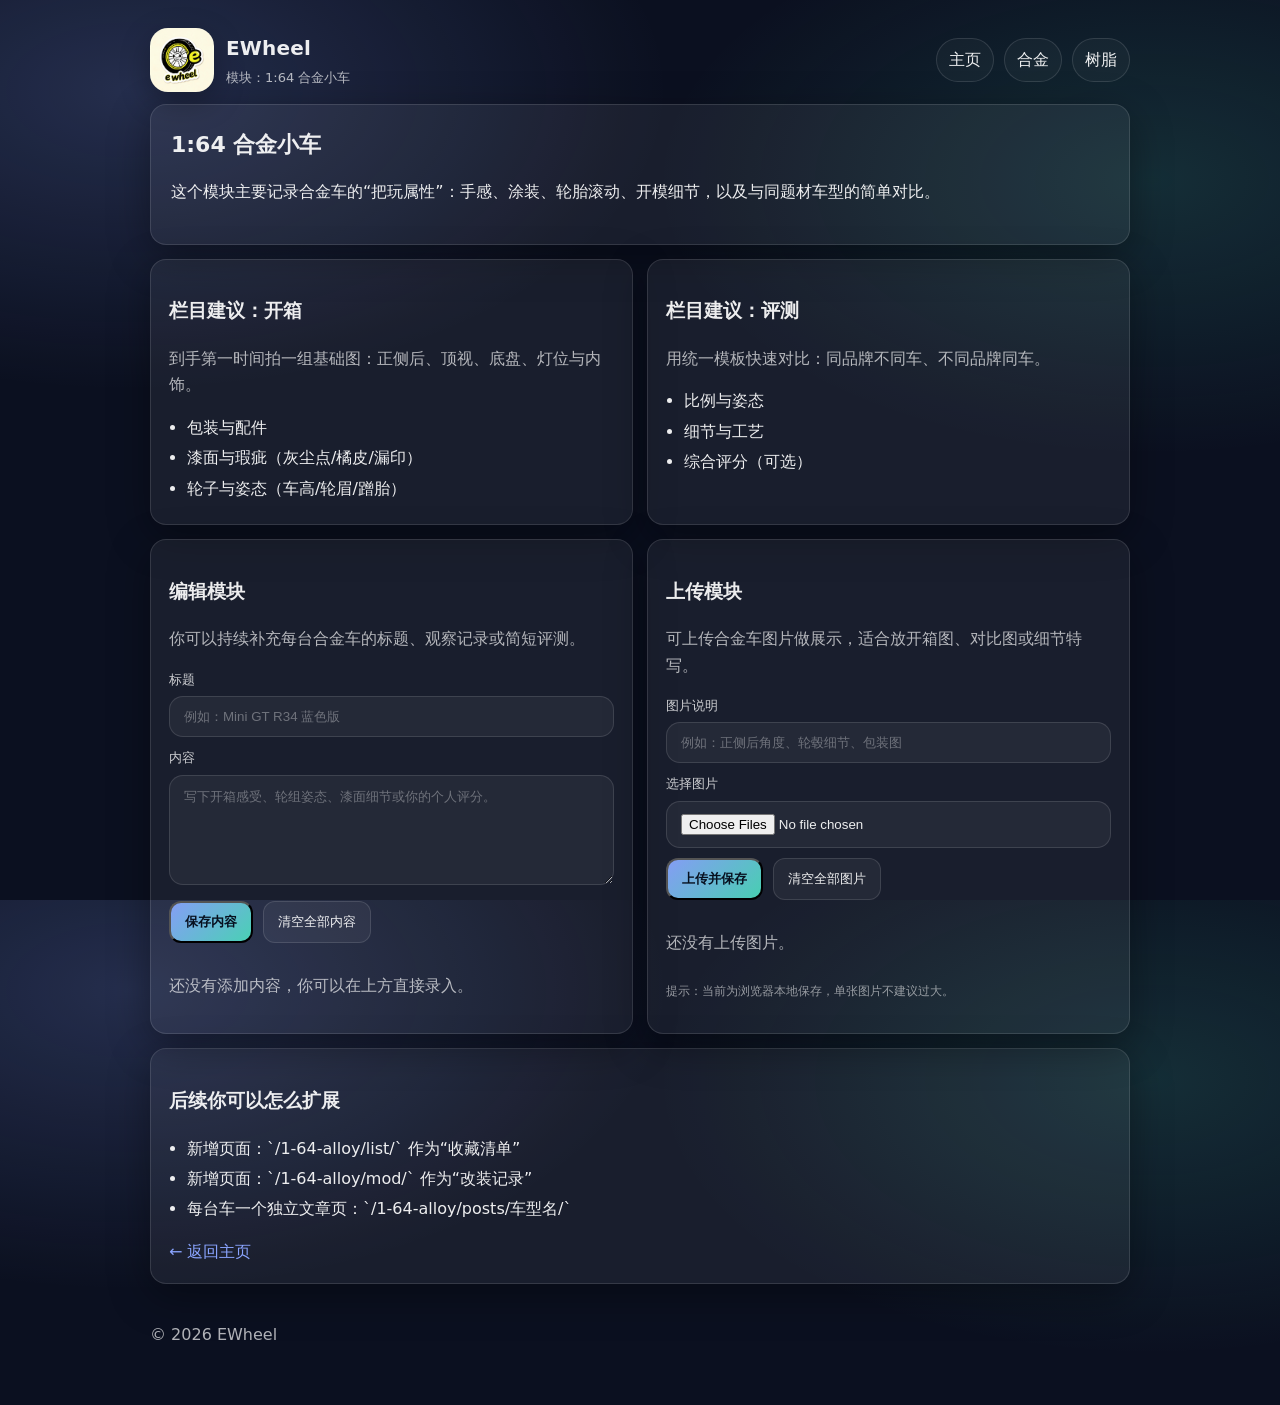
==== 1-64-alloy/index.html @ b1948bd7 "Add files via upload" ====
<!doctype html>
<html lang="zh-CN">
  <head>
    <meta charset="utf-8" />
    <meta name="viewport" content="width=device-width, initial-scale=1" />
    <title>EWheel · 1:64 合金小车</title>
    <meta name="description" content="EWheel 的 1:64 合金小车模块：开箱、评测、改装与收藏清单。" />
    <link rel="stylesheet" href="/assets/style.css" />
  </head>
  <body data-page="alloy">
    <header class="container header">
      <div class="brand">
        <img class="brand-mark" src="/assets/brand-logo.jpg" alt="EWheel 标识" />
        <div>
          <h1>EWheel</h1>
          <p class="subtitle">模块：1:64 合金小车</p>
        </div>
      </div>
      <nav class="nav">
        <a href="/">主页</a>
        <a href="/1-64-alloy/">合金</a>
        <a href="/1-64-resin/">树脂</a>
      </nav>
    </header>

    <main class="container">
      <section class="card hero">
        <h2>1:64 合金小车</h2>
        <p>
          这个模块主要记录合金车的“把玩属性”：手感、涂装、轮胎滚动、开模细节，以及与同题材车型的简单对比。
        </p>
      </section>

      <section class="grid">
        <article class="card">
          <h3>栏目建议：开箱</h3>
          <p class="muted">到手第一时间拍一组基础图：正侧后、顶视、底盘、灯位与内饰。</p>
          <ul class="list">
            <li>包装与配件</li>
            <li>漆面与瑕疵（灰尘点/橘皮/漏印）</li>
            <li>轮子与姿态（车高/轮眉/蹭胎）</li>
          </ul>
        </article>

        <article class="card">
          <h3>栏目建议：评测</h3>
          <p class="muted">用统一模板快速对比：同品牌不同车、不同品牌同车。</p>
          <ul class="list">
            <li>比例与姿态</li>
            <li>细节与工艺</li>
            <li>综合评分（可选）</li>
          </ul>
        </article>
      </section>

      <section class="tools-grid">
        <section class="card">
          <h3>编辑模块</h3>
          <p class="muted">你可以持续补充每台合金车的标题、观察记录或简短评测。</p>

          <form class="editor-form" id="entry-form">
            <label class="field-label">
              标题
              <input class="input" id="entry-title" type="text" placeholder="例如：Mini GT R34 蓝色版" />
            </label>
            <label class="field-label">
              内容
              <textarea class="textarea" id="entry-content" placeholder="写下开箱感受、轮组姿态、漆面细节或你的个人评分。"></textarea>
            </label>
            <div class="form-actions">
              <button class="btn" type="submit">保存内容</button>
              <button class="btn-secondary" type="button" id="entry-clear">清空全部内容</button>
            </div>
          </form>

          <div class="entry-list" id="entry-list"></div>
        </section>

        <section class="card">
          <h3>上传模块</h3>
          <p class="muted">可上传合金车图片做展示，适合放开箱图、对比图或细节特写。</p>

          <form class="upload-form" id="upload-form">
            <label class="field-label">
              图片说明
              <input class="input" id="upload-caption" type="text" placeholder="例如：正侧后角度、轮毂细节、包装图" />
            </label>
            <label class="field-label">
              选择图片
              <input class="file-input" id="upload-files" type="file" accept="image/*" multiple />
            </label>
            <div class="form-actions">
              <button class="btn" type="submit">上传并保存</button>
              <button class="btn-secondary" type="button" id="upload-clear">清空全部图片</button>
            </div>
          </form>

          <div class="upload-gallery" id="upload-gallery"></div>
          <p class="tip">提示：当前为浏览器本地保存，单张图片不建议过大。</p>
        </section>
      </section>

      <section class="card" style="margin-top: 14px;">
        <h3>后续你可以怎么扩展</h3>
        <ul class="list">
          <li>新增页面：`/1-64-alloy/list/` 作为“收藏清单”</li>
          <li>新增页面：`/1-64-alloy/mod/` 作为“改装记录”</li>
          <li>每台车一个独立文章页：`/1-64-alloy/posts/车型名/`</li>
        </ul>
        <a class="link" href="/">← 返回主页</a>
      </section>
    </main>

    <footer class="container footer">
      <p class="muted">© <span data-current-year></span> EWheel</p>
    </footer>
    <script src="/assets/site.js"></script>
  </body>
</html>
---- assets/style.css ----
/* EWheel 个人博客：极简暗色系 */

:root {
  --bg: #0b1020;
  --card: rgba(255, 255, 255, 0.06);
  --border: rgba(255, 255, 255, 0.12);
  --text: rgba(255, 255, 255, 0.92);
  --muted: rgba(255, 255, 255, 0.68);
  --brand: #8aa4ff;
  --brand2: #4de2c0;
  --shadow: 0 12px 40px rgba(0, 0, 0, 0.35);
  --radius: 16px;
  --max: 980px;
}

* { box-sizing: border-box; }
html, body { height: 100%; }
body {
  margin: 0;
  font-family: ui-sans-serif, system-ui, -apple-system, "Segoe UI", Roboto, "PingFang SC",
    "Hiragino Sans GB", "Microsoft YaHei", Arial, "Noto Sans CJK SC", sans-serif;
  background: radial-gradient(900px 500px at 10% 10%, rgba(138, 164, 255, 0.20), transparent 60%),
    radial-gradient(900px 500px at 90% 20%, rgba(77, 226, 192, 0.14), transparent 55%),
    var(--bg);
  color: var(--text);
  line-height: 1.65;
}

a { color: inherit; text-decoration: none; }

.container {
  width: min(100% - 40px, var(--max));
  margin: 0 auto;
}

.header {
  padding: 28px 0 12px;
  display: flex;
  gap: 18px;
  align-items: center;
  justify-content: space-between;
  flex-wrap: wrap;
}

.brand { display: flex; gap: 12px; align-items: center; }
.logo {
  width: 44px; height: 44px;
  border-radius: 12px;
  display: grid; place-items: center;
  font-weight: 800;
  background: linear-gradient(135deg, rgba(138, 164, 255, 0.95), rgba(77, 226, 192, 0.85));
  color: #07101f;
}

.brand-mark {
  width: 64px;
  height: 64px;
  object-fit: cover;
  border-radius: 18px;
  display: block;
  box-shadow: 0 10px 30px rgba(0, 0, 0, 0.28);
  background: rgba(255, 255, 255, 0.04);
}

h1 { margin: 0; font-size: 20px; letter-spacing: 0.2px; }
.subtitle { margin: 2px 0 0; color: var(--muted); font-size: 13px; }

.nav {
  display: flex;
  gap: 10px;
  flex-wrap: wrap;
}
.nav a {
  padding: 8px 12px;
  border: 1px solid var(--border);
  border-radius: 999px;
  background: rgba(255, 255, 255, 0.03);
}
.nav a:hover { border-color: rgba(138, 164, 255, 0.55); }

.card {
  background: var(--card);
  border: 1px solid var(--border);
  border-radius: var(--radius);
  box-shadow: var(--shadow);
  padding: 18px 18px;
}

.hero { padding: 22px 20px; }
.hero h2 { margin: 0 0 8px; font-size: 22px; }

.hero-cover {
  position: relative;
  overflow: hidden;
  margin-bottom: 14px;
  padding: 24px;
  border: 1px solid rgba(255, 255, 255, 0.12);
  border-radius: 28px;
  background:
    radial-gradient(700px 340px at 14% 12%, rgba(138, 164, 255, 0.24), transparent 55%),
    radial-gradient(620px 320px at 88% 18%, rgba(77, 226, 192, 0.18), transparent 48%),
    linear-gradient(180deg, rgba(255,255,255,0.06), rgba(255,255,255,0.03));
  box-shadow: var(--shadow);
  display: grid;
  grid-template-columns: minmax(0, 1.1fr) minmax(320px, 0.9fr);
  gap: 22px;
  align-items: center;
}

.hero-cover::before,
.hero-cover::after {
  content: "";
  position: absolute;
  inset: auto;
  pointer-events: none;
}

.hero-cover::before {
  width: 360px;
  height: 360px;
  right: -120px;
  top: -120px;
  border-radius: 50%;
  background: radial-gradient(circle, rgba(77, 226, 192, 0.20), transparent 70%);
}

.hero-cover::after {
  width: 300px;
  height: 300px;
  left: -120px;
  bottom: -140px;
  border-radius: 50%;
  background: radial-gradient(circle, rgba(138, 164, 255, 0.18), transparent 72%);
}

.hero-text,
.hero-visual {
  position: relative;
  z-index: 1;
}

.hero-kicker {
  display: inline-flex;
  align-items: center;
  gap: 8px;
  padding: 8px 12px;
  border-radius: 999px;
  background: rgba(255, 255, 255, 0.08);
  border: 1px solid rgba(255, 255, 255, 0.12);
  color: rgba(255, 255, 255, 0.82);
  font-size: 12px;
  letter-spacing: 0.16em;
  text-transform: uppercase;
}

.hero-cover h2 {
  margin: 14px 0 12px;
  font-size: clamp(32px, 5vw, 54px);
  line-height: 1.08;
  letter-spacing: -0.03em;
  max-width: 11ch;
}

.hero-copy {
  max-width: 60ch;
  margin: 0;
  color: var(--muted);
  font-size: 15px;
}

.hero-meta {
  margin-top: 18px;
  display: grid;
  grid-template-columns: repeat(3, minmax(0, 1fr));
  gap: 10px;
}

.meta-card {
  padding: 14px;
  border-radius: 18px;
  background: rgba(255, 255, 255, 0.06);
  border: 1px solid rgba(255, 255, 255, 0.10);
  backdrop-filter: blur(10px);
}

.meta-label {
  display: block;
  margin-bottom: 4px;
  color: rgba(255, 255, 255, 0.56);
  font-size: 12px;
}

.meta-card strong {
  font-size: 14px;
  font-weight: 700;
}

.hero-visual {
  display: grid;
  gap: 12px;
}

.glass-card {
  position: relative;
  overflow: hidden;
  border-radius: 24px;
  border: 1px solid rgba(255, 255, 255, 0.11);
  background: linear-gradient(180deg, rgba(255,255,255,0.09), rgba(255,255,255,0.04));
  backdrop-filter: blur(14px);
}

.badge-card {
  width: fit-content;
  padding: 10px 14px;
  justify-self: end;
}

.badge-card .brand-mark {
  width: 84px;
  height: 84px;
  border-radius: 22px;
}

.badge-card span,
.stat-strip span {
  display: block;
  color: rgba(255, 255, 255, 0.52);
  font-size: 11px;
  letter-spacing: 0.08em;
  text-transform: uppercase;
}

.badge-card strong {
  display: block;
  margin-top: 4px;
  font-size: 18px;
}

.visual-stage {
  min-height: 330px;
  padding: 16px;
}

.visual-grid {
  position: absolute;
  inset: 0;
  background-image:
    linear-gradient(rgba(255,255,255,0.05) 1px, transparent 1px),
    linear-gradient(90deg, rgba(255,255,255,0.05) 1px, transparent 1px);
  background-size: 34px 34px;
  mask-image: linear-gradient(180deg, rgba(0,0,0,0.9), rgba(0,0,0,0.2));
}

.car-illustration {
  position: relative;
  width: 100%;
  height: 100%;
  display: block;
}

.stat-strip {
  display: grid;
  grid-template-columns: repeat(3, minmax(0, 1fr));
  gap: 12px;
  padding: 14px 16px;
}

.stat-strip strong {
  display: block;
  margin-top: 6px;
  font-size: 15px;
}

.muted { color: var(--muted); }

.grid {
  margin-top: 14px;
  display: grid;
  grid-template-columns: repeat(2, minmax(0, 1fr));
  gap: 14px;
}
@media (max-width: 820px) {
  .grid { grid-template-columns: 1fr; }
}

.list {
  margin: 10px 0 0;
  padding-left: 18px;
}
.list li { margin: 4px 0; }

.cta-row {
  margin-top: 14px;
  display: flex;
  gap: 10px;
  flex-wrap: wrap;
}
.btn {
  display: inline-block;
  padding: 10px 14px;
  border-radius: 12px;
  background: linear-gradient(135deg, rgba(138, 164, 255, 0.95), rgba(77, 226, 192, 0.90));
  color: #07101f;
  font-weight: 700;
}
.btn:hover { filter: brightness(1.04); }
.btn-ghost {
  background: transparent;
  border: 1px solid rgba(138, 164, 255, 0.55);
  color: var(--text);
  font-weight: 600;
}

.link {
  display: inline-block;
  margin-top: 12px;
  color: var(--brand);
}
.link:hover { text-decoration: underline; }

.columns {
  display: grid;
  grid-template-columns: repeat(2, minmax(0, 1fr));
  gap: 12px;
  margin-top: 10px;
}
@media (max-width: 820px) {
  .columns { grid-template-columns: 1fr; }
}

.tools-grid {
  margin-top: 14px;
  display: grid;
  grid-template-columns: repeat(2, minmax(0, 1fr));
  gap: 14px;
}

.stack-card {
  margin-top: 14px;
}

.editor-form,
.upload-form {
  display: grid;
  gap: 10px;
  margin-top: 12px;
}

.field-label {
  display: block;
  font-size: 13px;
  color: rgba(255, 255, 255, 0.78);
}

.input,
.textarea,
.file-input {
  width: 100%;
  margin-top: 6px;
  padding: 12px 14px;
  border-radius: 14px;
  border: 1px solid rgba(255, 255, 255, 0.12);
  background: rgba(255, 255, 255, 0.05);
  color: var(--text);
  outline: none;
}

.textarea {
  min-height: 110px;
  resize: vertical;
}

.input::placeholder,
.textarea::placeholder {
  color: rgba(255, 255, 255, 0.34);
}

.input:focus,
.textarea:focus,
.file-input:focus {
  border-color: rgba(138, 164, 255, 0.55);
  box-shadow: 0 0 0 4px rgba(138, 164, 255, 0.10);
}

.form-actions,
.inline-actions {
  display: flex;
  gap: 10px;
  flex-wrap: wrap;
}

.btn-secondary,
.mini-btn {
  display: inline-flex;
  align-items: center;
  justify-content: center;
  padding: 10px 14px;
  border: 1px solid rgba(255, 255, 255, 0.12);
  border-radius: 12px;
  background: rgba(255, 255, 255, 0.05);
  color: var(--text);
  cursor: pointer;
}

.mini-btn {
  padding: 8px 10px;
  font-size: 12px;
}

.btn-secondary:hover,
.mini-btn:hover {
  border-color: rgba(138, 164, 255, 0.55);
}

.entry-list,
.shareholder-list {
  margin-top: 14px;
  display: grid;
  gap: 10px;
}

.entry-card {
  padding: 14px;
  border-radius: 16px;
  background: rgba(255, 255, 255, 0.04);
  border: 1px solid rgba(255, 255, 255, 0.08);
}

.entry-card h4 {
  margin: 0 0 8px;
  font-size: 16px;
}

.entry-card p {
  margin: 0 0 12px;
}

.upload-gallery {
  margin-top: 14px;
  display: grid;
  grid-template-columns: repeat(2, minmax(0, 1fr));
  gap: 14px;
}

.upload-card {
  margin: 0;
  padding: 12px;
  border-radius: 18px;
  background: rgba(255, 255, 255, 0.04);
  border: 1px solid rgba(255, 255, 255, 0.08);
}

.upload-card img {
  width: 100%;
  aspect-ratio: 4 / 3;
  object-fit: cover;
  display: block;
  border-radius: 14px;
}

.upload-card figcaption {
  margin: 10px 0 12px;
  color: rgba(255, 255, 255, 0.78);
  font-size: 13px;
}

.tag-wall {
  display: flex;
  gap: 10px;
  flex-wrap: wrap;
  margin-top: 14px;
}

.tag-item {
  display: inline-flex;
  align-items: center;
  gap: 8px;
  padding: 10px 12px;
  border-radius: 999px;
  background: rgba(255, 255, 255, 0.06);
  border: 1px solid rgba(255, 255, 255, 0.10);
}

.tip {
  margin-top: 10px;
  font-size: 12px;
  color: rgba(255, 255, 255, 0.54);
}

.footer { padding: 22px 0 40px; }

@media (max-width: 920px) {
  .hero-cover {
    grid-template-columns: 1fr;
    padding: 20px;
  }

  .hero-cover h2 {
    max-width: 100%;
  }

  .hero-meta,
  .stat-strip {
    grid-template-columns: 1fr;
  }

  .badge-card {
    justify-self: start;
  }
}

@media (max-width: 820px) {
  .tools-grid,
  .upload-gallery {
    grid-template-columns: 1fr;
  }
}
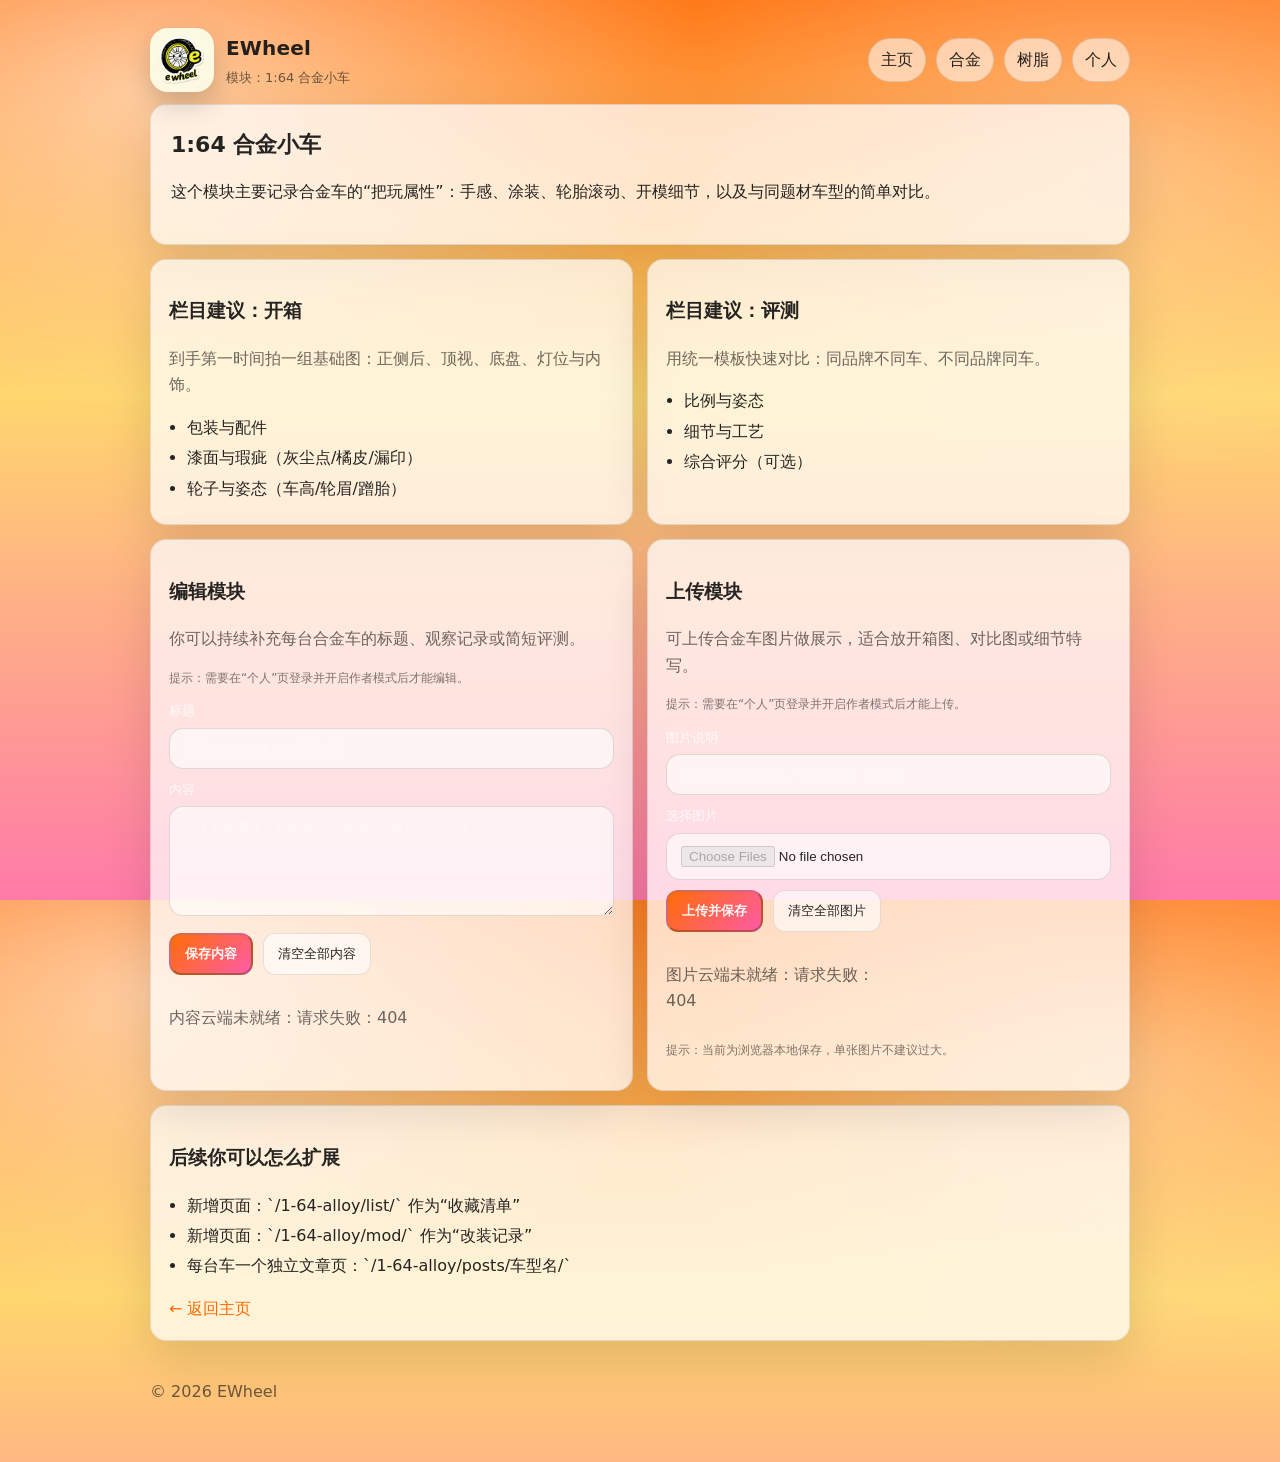
==== commit 1d1fa0ad: "Add files via upload" ====
--- a/1-64-alloy/index.html
+++ b/1-64-alloy/index.html
@@ -20,6 +20,7 @@
         <a href="/">主页</a>
         <a href="/1-64-alloy/">合金</a>
         <a href="/1-64-resin/">树脂</a>
+        <a href="/profile/">个人</a>
       </nav>
     </header>
 
@@ -57,6 +58,7 @@
         <section class="card">
           <h3>编辑模块</h3>
           <p class="muted">你可以持续补充每台合金车的标题、观察记录或简短评测。</p>
+          <p class="tip" data-author-only-tip>提示：需要在“个人”页登录并开启作者模式后才能编辑。</p>
 
           <form class="editor-form" id="entry-form">
             <label class="field-label">
@@ -79,6 +81,7 @@
         <section class="card">
           <h3>上传模块</h3>
           <p class="muted">可上传合金车图片做展示，适合放开箱图、对比图或细节特写。</p>
+          <p class="tip" data-author-only-tip>提示：需要在“个人”页登录并开启作者模式后才能上传。</p>
 
           <form class="upload-form" id="upload-form">
             <label class="field-label">
--- a/assets/style.css
+++ b/assets/style.css
@@ -1,14 +1,20 @@
 /* EWheel 个人博客：极简暗色系 */
 
 :root {
-  --bg: #0b1020;
-  --card: rgba(255, 255, 255, 0.06);
-  --border: rgba(255, 255, 255, 0.12);
-  --text: rgba(255, 255, 255, 0.92);
-  --muted: rgba(255, 255, 255, 0.68);
-  --brand: #8aa4ff;
-  --brand2: #4de2c0;
-  --shadow: 0 12px 40px rgba(0, 0, 0, 0.35);
+  /* 参考配色：橙 → 黄 → 粉（你发的色块图） */
+  --bg_top: #ff7a1a;
+  --bg_mid: #ffd66e;
+  --bg_bottom: #ff7aa9;
+
+  --bg: #fff6ea;
+  --card: rgba(255, 255, 255, 0.72);
+  --border: rgba(0, 0, 0, 0.10);
+  --text: rgba(18, 18, 18, 0.92);
+  --muted: rgba(18, 18, 18, 0.62);
+
+  --brand: #ff6a00;
+  --brand2: #ff4fa3;
+  --shadow: 0 18px 50px rgba(0, 0, 0, 0.12);
   --radius: 16px;
   --max: 980px;
 }
@@ -19,9 +25,10 @@
   margin: 0;
   font-family: ui-sans-serif, system-ui, -apple-system, "Segoe UI", Roboto, "PingFang SC",
     "Hiragino Sans GB", "Microsoft YaHei", Arial, "Noto Sans CJK SC", sans-serif;
-  background: radial-gradient(900px 500px at 10% 10%, rgba(138, 164, 255, 0.20), transparent 60%),
-    radial-gradient(900px 500px at 90% 20%, rgba(77, 226, 192, 0.14), transparent 55%),
-    var(--bg);
+  background:
+    radial-gradient(900px 520px at 12% 10%, rgba(255, 255, 255, 0.55), transparent 62%),
+    radial-gradient(820px 520px at 88% 18%, rgba(255, 255, 255, 0.35), transparent 60%),
+    linear-gradient(180deg, var(--bg_top) 0%, var(--bg_mid) 44%, var(--bg_bottom) 100%);
   color: var(--text);
   line-height: 1.65;
 }
@@ -48,8 +55,8 @@
   border-radius: 12px;
   display: grid; place-items: center;
   font-weight: 800;
-  background: linear-gradient(135deg, rgba(138, 164, 255, 0.95), rgba(77, 226, 192, 0.85));
-  color: #07101f;
+  background: linear-gradient(135deg, rgba(255, 106, 0, 0.98), rgba(255, 79, 163, 0.92));
+  color: rgba(255, 255, 255, 0.96);
 }
 
 .brand-mark {
@@ -58,8 +65,8 @@
   object-fit: cover;
   border-radius: 18px;
   display: block;
-  box-shadow: 0 10px 30px rgba(0, 0, 0, 0.28);
-  background: rgba(255, 255, 255, 0.04);
+  box-shadow: 0 12px 28px rgba(0, 0, 0, 0.18);
+  background: rgba(255, 255, 255, 0.55);
 }
 
 h1 { margin: 0; font-size: 20px; letter-spacing: 0.2px; }
@@ -74,9 +81,9 @@
   padding: 8px 12px;
   border: 1px solid var(--border);
   border-radius: 999px;
-  background: rgba(255, 255, 255, 0.03);
-}
-.nav a:hover { border-color: rgba(138, 164, 255, 0.55); }
+  background: rgba(255, 255, 255, 0.55);
+}
+.nav a:hover { border-color: rgba(255, 106, 0, 0.55); }
 
 .card {
   background: var(--card);
@@ -94,12 +101,12 @@
   overflow: hidden;
   margin-bottom: 14px;
   padding: 24px;
-  border: 1px solid rgba(255, 255, 255, 0.12);
+  border: 1px solid rgba(0, 0, 0, 0.10);
   border-radius: 28px;
   background:
-    radial-gradient(700px 340px at 14% 12%, rgba(138, 164, 255, 0.24), transparent 55%),
-    radial-gradient(620px 320px at 88% 18%, rgba(77, 226, 192, 0.18), transparent 48%),
-    linear-gradient(180deg, rgba(255,255,255,0.06), rgba(255,255,255,0.03));
+    radial-gradient(700px 340px at 14% 12%, rgba(255, 106, 0, 0.22), transparent 58%),
+    radial-gradient(640px 320px at 88% 18%, rgba(255, 79, 163, 0.18), transparent 52%),
+    linear-gradient(180deg, rgba(255,255,255,0.62), rgba(255,255,255,0.40));
   box-shadow: var(--shadow);
   display: grid;
   grid-template-columns: minmax(0, 1.1fr) minmax(320px, 0.9fr);
@@ -121,7 +128,7 @@
   right: -120px;
   top: -120px;
   border-radius: 50%;
-  background: radial-gradient(circle, rgba(77, 226, 192, 0.20), transparent 70%);
+  background: radial-gradient(circle, rgba(255, 79, 163, 0.18), transparent 70%);
 }
 
 .hero-cover::after {
@@ -130,7 +137,7 @@
   left: -120px;
   bottom: -140px;
   border-radius: 50%;
-  background: radial-gradient(circle, rgba(138, 164, 255, 0.18), transparent 72%);
+  background: radial-gradient(circle, rgba(255, 106, 0, 0.18), transparent 72%);
 }
 
 .hero-text,
@@ -145,9 +152,9 @@
   gap: 8px;
   padding: 8px 12px;
   border-radius: 999px;
-  background: rgba(255, 255, 255, 0.08);
-  border: 1px solid rgba(255, 255, 255, 0.12);
-  color: rgba(255, 255, 255, 0.82);
+  background: rgba(255, 255, 255, 0.60);
+  border: 1px solid rgba(0, 0, 0, 0.10);
+  color: rgba(18, 18, 18, 0.72);
   font-size: 12px;
   letter-spacing: 0.16em;
   text-transform: uppercase;
@@ -178,15 +185,15 @@
 .meta-card {
   padding: 14px;
   border-radius: 18px;
-  background: rgba(255, 255, 255, 0.06);
-  border: 1px solid rgba(255, 255, 255, 0.10);
+  background: rgba(255, 255, 255, 0.62);
+  border: 1px solid rgba(0, 0, 0, 0.08);
   backdrop-filter: blur(10px);
 }
 
 .meta-label {
   display: block;
   margin-bottom: 4px;
-  color: rgba(255, 255, 255, 0.56);
+  color: rgba(18, 18, 18, 0.56);
   font-size: 12px;
 }
 
@@ -204,8 +211,8 @@
   position: relative;
   overflow: hidden;
   border-radius: 24px;
-  border: 1px solid rgba(255, 255, 255, 0.11);
-  background: linear-gradient(180deg, rgba(255,255,255,0.09), rgba(255,255,255,0.04));
+  border: 1px solid rgba(0, 0, 0, 0.10);
+  background: linear-gradient(180deg, rgba(255,255,255,0.70), rgba(255,255,255,0.46));
   backdrop-filter: blur(14px);
 }
 
@@ -224,7 +231,7 @@
 .badge-card span,
 .stat-strip span {
   display: block;
-  color: rgba(255, 255, 255, 0.52);
+  color: rgba(18, 18, 18, 0.56);
   font-size: 11px;
   letter-spacing: 0.08em;
   text-transform: uppercase;
@@ -238,15 +245,17 @@
 
 .visual-stage {
   min-height: 330px;
-  padding: 16px;
+  padding: 0;
+  position: relative;
+  overflow: hidden;
 }
 
 .visual-grid {
   position: absolute;
   inset: 0;
   background-image:
-    linear-gradient(rgba(255,255,255,0.05) 1px, transparent 1px),
-    linear-gradient(90deg, rgba(255,255,255,0.05) 1px, transparent 1px);
+    linear-gradient(rgba(0,0,0,0.06) 1px, transparent 1px),
+    linear-gradient(90deg, rgba(0,0,0,0.06) 1px, transparent 1px);
   background-size: 34px 34px;
   mask-image: linear-gradient(180deg, rgba(0,0,0,0.9), rgba(0,0,0,0.2));
 }
@@ -258,6 +267,48 @@
   display: block;
 }
 
+.hero-slideshow {
+  position: absolute;
+  inset: 0;
+  z-index: 1;
+}
+
+.hero-slide {
+  position: absolute;
+  inset: 0;
+  width: 100%;
+  height: 100%;
+  object-fit: cover;
+  z-index: 1;
+  opacity: 0;
+  transform: scale(1.02);
+  transition: opacity 900ms ease, transform 1600ms ease;
+  filter: saturate(1.05) contrast(1.05);
+}
+
+.hero-slide.is-active {
+  opacity: 1;
+  transform: scale(1);
+}
+
+.visual-stage::after {
+  content: "";
+  position: absolute;
+  inset: 0;
+  z-index: 3;
+  background:
+    linear-gradient(180deg, rgba(255, 122, 26, 0.06), rgba(18, 18, 18, 0.34)),
+    radial-gradient(420px 220px at 28% 18%, rgba(255, 214, 110, 0.24), transparent 60%),
+    radial-gradient(420px 240px at 88% 72%, rgba(255, 122, 169, 0.18), transparent 55%);
+  pointer-events: none;
+}
+
+.visual-grid {
+  position: absolute;
+  inset: 0;
+  z-index: 2;
+}
+
 .stat-strip {
   display: grid;
   grid-template-columns: repeat(3, minmax(0, 1fr));
@@ -299,14 +350,14 @@
   display: inline-block;
   padding: 10px 14px;
   border-radius: 12px;
-  background: linear-gradient(135deg, rgba(138, 164, 255, 0.95), rgba(77, 226, 192, 0.90));
-  color: #07101f;
+  background: linear-gradient(135deg, rgba(255, 106, 0, 0.98), rgba(255, 79, 163, 0.92));
+  color: rgba(255, 255, 255, 0.96);
   font-weight: 700;
 }
 .btn:hover { filter: brightness(1.04); }
 .btn-ghost {
   background: transparent;
-  border: 1px solid rgba(138, 164, 255, 0.55);
+  border: 1px solid rgba(255, 106, 0, 0.55);
   color: var(--text);
   font-weight: 600;
 }
@@ -359,8 +410,8 @@
   margin-top: 6px;
   padding: 12px 14px;
   border-radius: 14px;
-  border: 1px solid rgba(255, 255, 255, 0.12);
-  background: rgba(255, 255, 255, 0.05);
+  border: 1px solid rgba(0, 0, 0, 0.12);
+  background: rgba(255, 255, 255, 0.62);
   color: var(--text);
   outline: none;
 }
@@ -378,8 +429,8 @@
 .input:focus,
 .textarea:focus,
 .file-input:focus {
-  border-color: rgba(138, 164, 255, 0.55);
-  box-shadow: 0 0 0 4px rgba(138, 164, 255, 0.10);
+  border-color: rgba(255, 106, 0, 0.55);
+  box-shadow: 0 0 0 4px rgba(255, 106, 0, 0.12);
 }
 
 .form-actions,
@@ -395,9 +446,9 @@
   align-items: center;
   justify-content: center;
   padding: 10px 14px;
-  border: 1px solid rgba(255, 255, 255, 0.12);
+  border: 1px solid rgba(0, 0, 0, 0.10);
   border-radius: 12px;
-  background: rgba(255, 255, 255, 0.05);
+  background: rgba(255, 255, 255, 0.60);
   color: var(--text);
   cursor: pointer;
 }
@@ -409,7 +460,7 @@
 
 .btn-secondary:hover,
 .mini-btn:hover {
-  border-color: rgba(138, 164, 255, 0.55);
+  border-color: rgba(255, 106, 0, 0.55);
 }
 
 .entry-list,
@@ -422,8 +473,8 @@
 .entry-card {
   padding: 14px;
   border-radius: 16px;
-  background: rgba(255, 255, 255, 0.04);
-  border: 1px solid rgba(255, 255, 255, 0.08);
+  background: rgba(255, 255, 255, 0.66);
+  border: 1px solid rgba(0, 0, 0, 0.08);
 }
 
 .entry-card h4 {
@@ -446,8 +497,8 @@
   margin: 0;
   padding: 12px;
   border-radius: 18px;
-  background: rgba(255, 255, 255, 0.04);
-  border: 1px solid rgba(255, 255, 255, 0.08);
+  background: rgba(255, 255, 255, 0.66);
+  border: 1px solid rgba(0, 0, 0, 0.08);
 }
 
 .upload-card img {
@@ -460,7 +511,7 @@
 
 .upload-card figcaption {
   margin: 10px 0 12px;
-  color: rgba(255, 255, 255, 0.78);
+  color: rgba(18, 18, 18, 0.78);
   font-size: 13px;
 }
 
@@ -477,14 +528,14 @@
   gap: 8px;
   padding: 10px 12px;
   border-radius: 999px;
-  background: rgba(255, 255, 255, 0.06);
-  border: 1px solid rgba(255, 255, 255, 0.10);
+  background: rgba(255, 255, 255, 0.62);
+  border: 1px solid rgba(0, 0, 0, 0.08);
 }
 
 .tip {
   margin-top: 10px;
   font-size: 12px;
-  color: rgba(255, 255, 255, 0.54);
+  color: rgba(18, 18, 18, 0.54);
 }
 
 .footer { padding: 22px 0 40px; }
